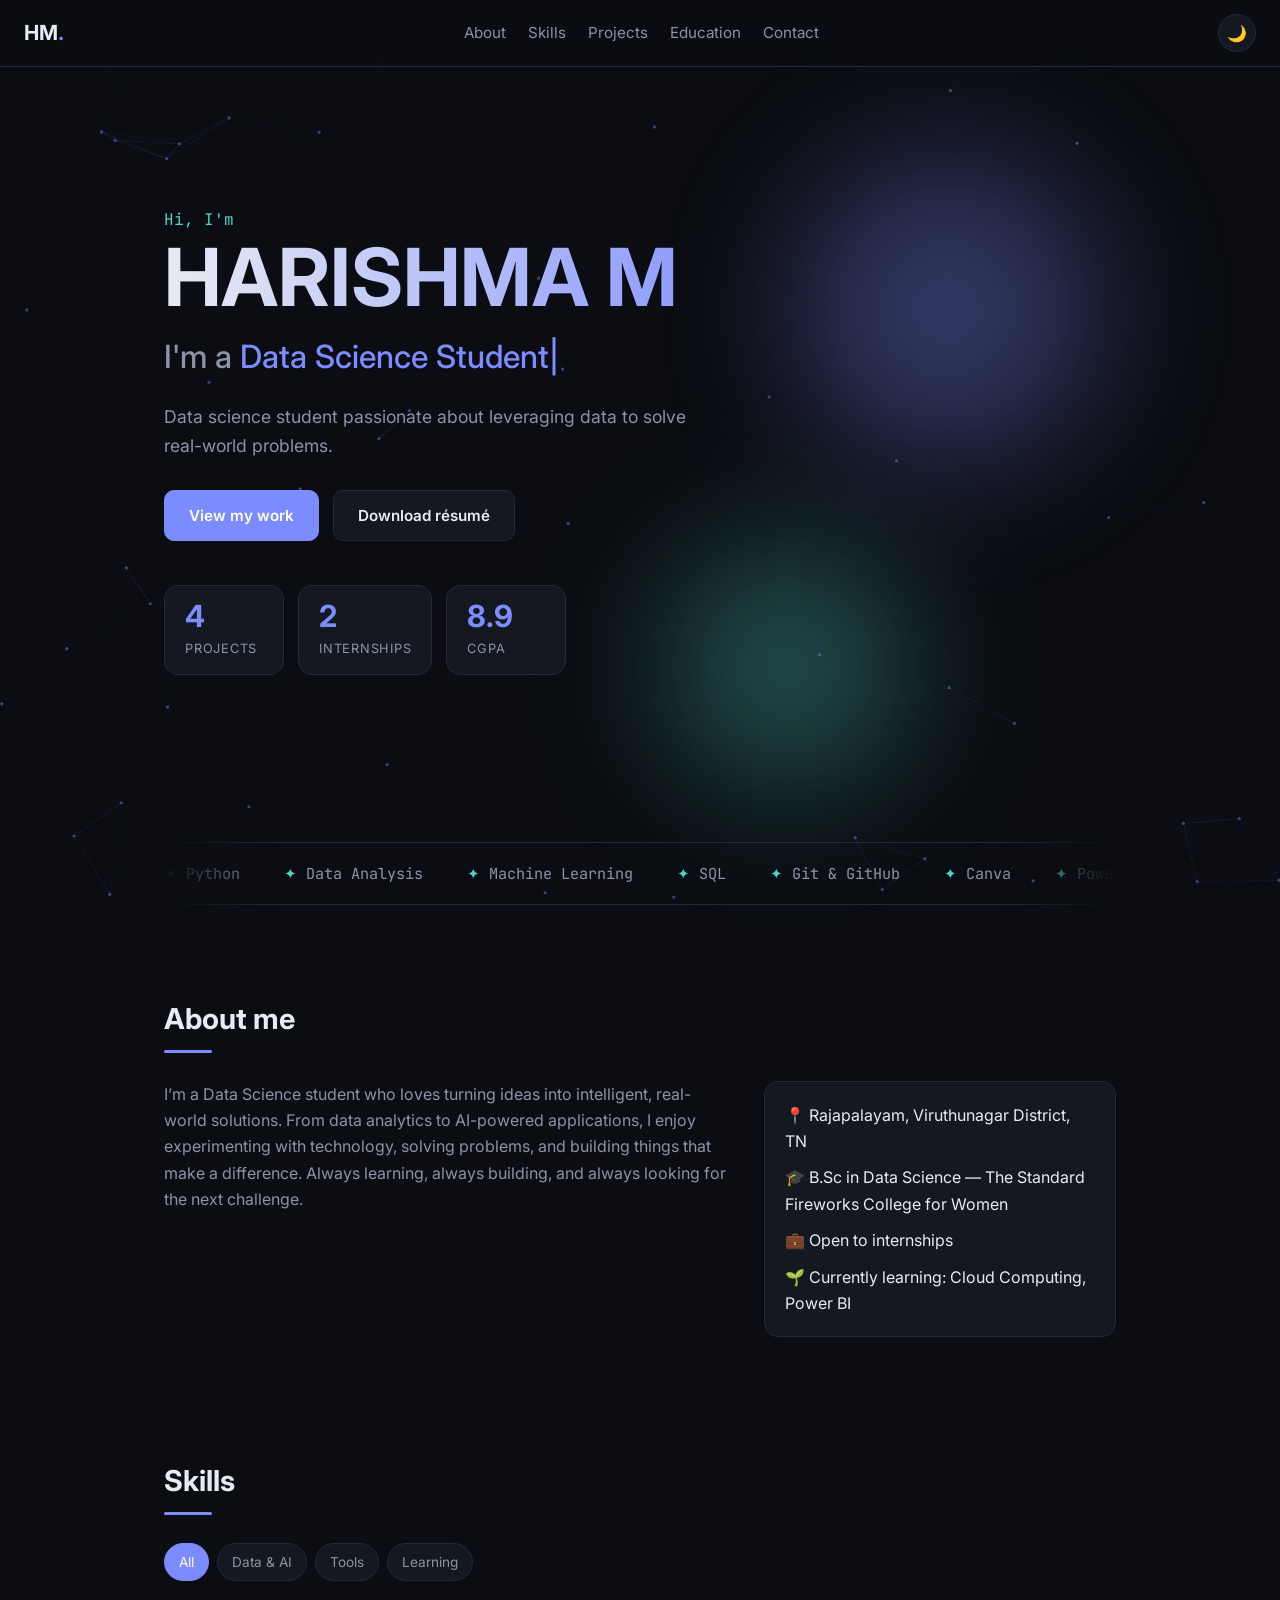
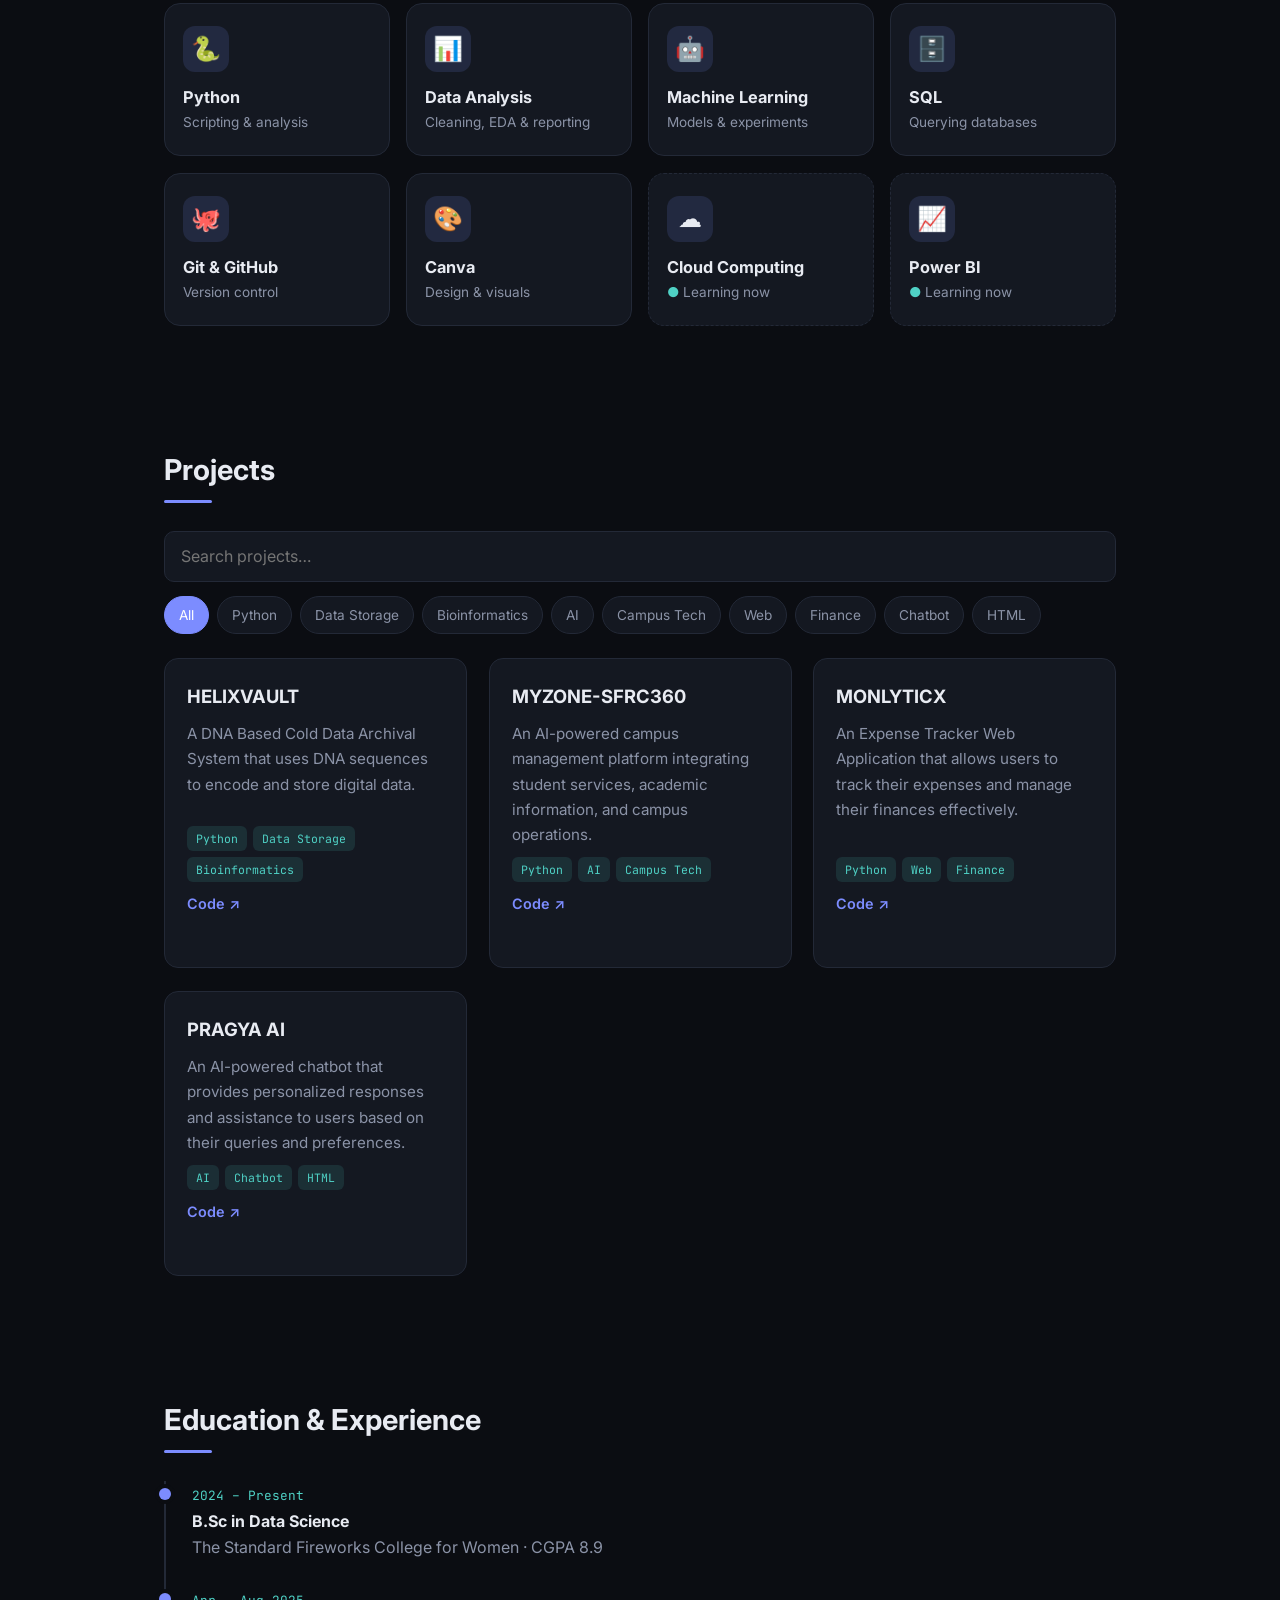
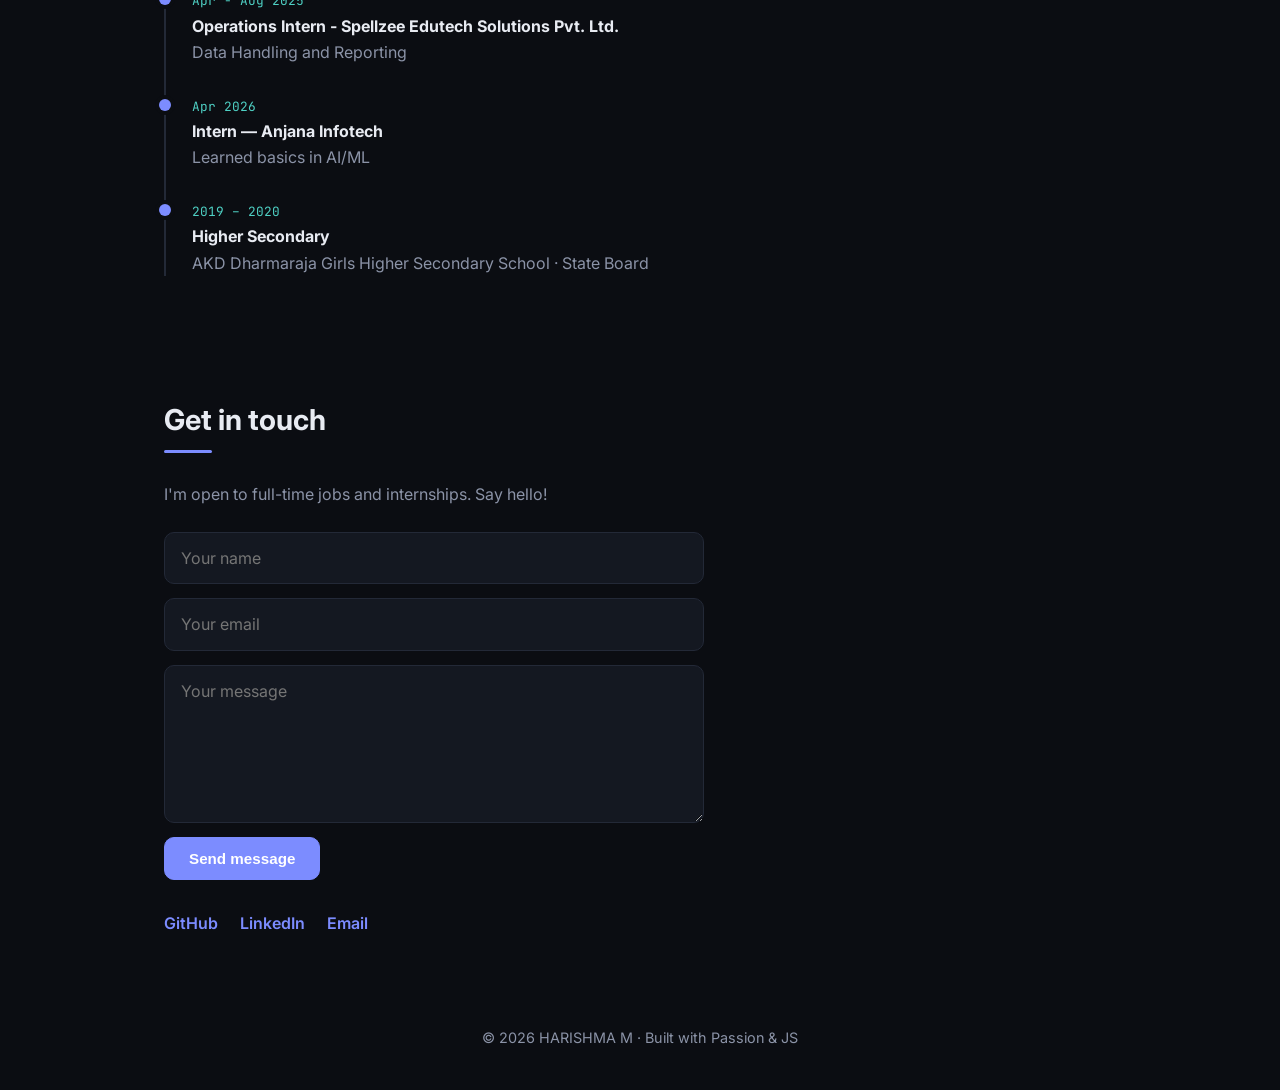
==== index.html @ 27cbee9c "Add files via upload" ====
<!DOCTYPE html>
<html lang="en" data-theme="dark">
<head>
  <meta charset="UTF-8" />
  <meta name="viewport" content="width=device-width, initial-scale=1" />
  <title>HARISHMA M | Portfolio</title>
  <meta name="description" content="Portfolio of HARISHMA M - Data Science student." />
  <link rel="preconnect" href="https://fonts.googleapis.com" />
  <link href="https://fonts.googleapis.com/css2?family=Inter:wght@400;500;600;700&family=JetBrains+Mono:wght@500&display=swap" rel="stylesheet" />
  <link rel="stylesheet" href="style.css" />
  <link rel="stylesheet" href="extras.css" />
  <script>try{if(sessionStorage.getItem("splash"))document.documentElement.classList.add("no-splash")}catch(e){}</script>
</head>
<body>
  <div id="splash" aria-label="Loading portfolio">
    <div class="sp-inner">
      <div class="sp-mark">
        <span class="sp-ring"></span>
        <div class="sp-logo"><span class="l1">H</span><span class="l2">M</span><span class="l3">.</span></div>
      </div>
      <p class="sp-text">Data Science · Portfolio</p>
      <div class="sp-line"><i></i></div>
      <p class="sp-pct"><span id="spPct">0</span>%</p>
    </div>
    <button id="spSkip" class="sp-skip" type="button">Skip ›</button>
  </div>

  <div id="progress" aria-hidden="true"></div>
  <canvas id="bg" aria-hidden="true"></canvas>
  <div id="glow" aria-hidden="true"></div>

  <header class="nav">
    <a href="#home" class="logo">HM<span>.</span></a>
    <nav>
      <a href="#about">About</a>
      <a href="#skills">Skills</a>
      <a href="#projects">Projects</a>
      <a href="#education">Education</a>
      <a href="#contact">Contact</a>
    </nav>
    <button id="themeToggle" aria-label="Toggle theme (press T)">🌙</button>
  </header>

  <main>
    <!-- HERO -->
    <section id="home" class="hero">
      <p class="eyebrow">Hi, I'm</p>
      <h1>HARISHMA M</h1>
      <h2>I'm a <span id="typed"></span><span class="cursor">|</span></h2>
      <p class="lead">Data science student passionate about leveraging data to solve real-world problems.</p>
      <div class="cta">
        <a class="btn primary" href="#projects">View my work</a>
        <a class="btn" href="Harishma_M.pdf" download>Download résumé</a>
      </div>
      <div class="stats">
        <div class="stat"><b id="statProjects" data-count="4">0</b><span>Projects</span></div>
        <div class="stat"><b data-count="2">0</b><span>Internships</span></div>
        <div class="stat"><b data-count="8.9" data-decimals="1">0</b><span>CGPA</span></div>
      </div>
    </section>

        <div class="marquee" aria-hidden="true">
      <div class="marquee-track">
        <span>Python</span><span>Data Analysis</span><span>Machine Learning</span><span>SQL</span>
        <span>Git &amp; GitHub</span><span>Canva</span><span>Power BI</span><span>Cloud Computing</span>
      </div>
    </div>

    <!-- ABOUT -->
    <section id="about" class="reveal">
      <h3 class="section-title">About me</h3>
      <div class="about-grid">
        <p>I’m a Data Science student who loves turning ideas into intelligent, real-world solutions. From data analytics to AI-powered applications, I enjoy experimenting with technology, solving problems, and building things that make a difference. Always learning, always building, and always looking for the next challenge.</p>
        <ul class="facts">
          <li><strong>📍</strong> Rajapalayam, Viruthunagar District, TN</li>
          <li><strong>🎓</strong>  B.Sc in Data Science — The Standard Fireworks College for Women</li>
          <li><strong>💼</strong> Open to internships</li>
          <li><strong>🌱</strong> Currently learning: Cloud Computing, Power BI</li>
        </ul>
      </div>
    </section>

    <!-- SKILLS -->
    <section id="skills" class="reveal">
      <h3 class="section-title">Skills</h3>
      <div class="skill-tabs" id="skillTabs" role="tablist" aria-label="Filter skills">
        <button class="chip active" data-cat="all">All</button>
        <button class="chip" data-cat="data">Data &amp; AI</button>
        <button class="chip" data-cat="tools">Tools</button>
        <button class="chip" data-cat="learning">Learning</button>
      </div>
      <div class="skill-grid" id="skillGrid">
        <div class="skill-card" data-cat="data"><span class="s-icon">🐍</span><h4>Python</h4><p>Scripting &amp; analysis</p></div>
        <div class="skill-card" data-cat="data"><span class="s-icon">📊</span><h4>Data Analysis</h4><p>Cleaning, EDA &amp; reporting</p></div>
        <div class="skill-card" data-cat="data"><span class="s-icon">🤖</span><h4>Machine Learning</h4><p>Models &amp; experiments</p></div>
        <div class="skill-card" data-cat="data"><span class="s-icon">🗄️</span><h4>SQL</h4><p>Querying databases</p></div>
        <div class="skill-card" data-cat="tools"><span class="s-icon">🐙</span><h4>Git &amp; GitHub</h4><p>Version control</p></div>
        <div class="skill-card" data-cat="tools"><span class="s-icon">🎨</span><h4>Canva</h4><p>Design &amp; visuals</p></div>
        <div class="skill-card learning" data-cat="learning"><span class="s-icon">☁️</span><h4>Cloud Computing</h4><p>Learning now</p></div>
        <div class="skill-card learning" data-cat="learning"><span class="s-icon">📈</span><h4>Power BI</h4><p>Learning now</p></div>
      </div>
    </section>

    <!-- PROJECTS -->
    <section id="projects" class="reveal">
      <h3 class="section-title">Projects</h3>
      <div class="controls">
        <input id="search" type="search" placeholder="Search projects…" aria-label="Search projects" />
        <div id="filters" class="filters"></div>
      </div>
      <div id="grid" class="grid"></div>
      <p id="empty" class="empty" hidden>No projects match your search.</p>

      <div id="more" class="more" hidden>
        <h4>More on GitHub</h4>
        <div id="moreList" class="more-list"></div>
      </div>
    </section>

    <!-- EDUCATION -->
    <section id="education" class="reveal">
      <h3 class="section-title">Education &amp; Experience</h3>
      <div class="timeline">
        <div class="item"><span class="date">2024 – Present</span><h4>B.Sc in Data Science</h4><p>The Standard Fireworks College for Women · CGPA 8.9</p></div>
        <div class="item"><span class="date">Apr - Aug 2025</span><h4>Operations Intern - Spellzee Edutech Solutions Pvt. Ltd. </h4><p>Data Handling and Reporting</p></div>
        <div class="item"><span class="date">Apr 2026</span><h4>Intern — Anjana Infotech</h4><p>Learned basics in AI/ML</p></div>
        <div class="item"><span class="date">2019 – 2020</span><h4>Higher Secondary</h4><p>AKD Dharmaraja Girls Higher Secondary School · State Board</p></div>
      </div>
    </section>

    <!-- CONTACT -->
    <section id="contact" class="reveal">
      <h3 class="section-title">Get in touch</h3>
      <p class="lead small">I'm open to full-time jobs and internships. Say hello!</p>
      <form id="contactForm" class="form">
        <input name="name" placeholder="Your name" required />
        <input name="email" type="email" placeholder="Your email" required />
        <textarea name="message" rows="5" placeholder="Your message" required></textarea>
        <button class="btn primary" type="submit">Send message</button>
      </form>
      <div class="socials">
        <a href="https://github.com/officialmail2hari-hash" target="_blank" rel="noopener">GitHub</a>
        <a href="https://linkedin.com/in/harishma-m" target="_blank" rel="noopener">LinkedIn</a>
        <a href="mailto:officialmail2hari@gmail.com">Email</a>
      </div>
    </section>
  </main>

  <footer>© <span id="year"></span> HARISHMA M · Built with Passion &amp; JS</footer>

  <dialog id="modal" aria-labelledby="mTitle">
    <button class="m-close" id="mClose" aria-label="Close">✕</button>
    <h3 id="mTitle"></h3>
    <p id="mDesc"></p>
    <div id="mTags" class="tags"></div>
    <p id="mMeta" class="m-meta"></p>
    <div id="mLinks" class="links"></div>
  </dialog>

  <button id="toTop" aria-label="Back to top" hidden>↑</button>
  <script src="script.js"></script>
</body>
</html>
---- style.css ----
:root {
  --bg: #0b0d12;
  --surface: #141821;
  --border: #232937;
  --text: #e8ebf2;
  --muted: #8b93a7;
  --accent: #7c8cff;
  --accent2: #4fd1c5;
  --radius: 14px;
}
[data-theme="light"] {
  --bg: #f6f7fb;
  --surface: #ffffff;
  --border: #e2e5ee;
  --text: #161a24;
  --muted: #5d667a;
  --accent: #4f5bd5;
  --accent2: #0d9488;
}
* { box-sizing: border-box; margin: 0; padding: 0; }
html { scroll-behavior: smooth; scroll-padding-top: 80px; }
body {
  font-family: "Inter", system-ui, sans-serif;
  background: var(--bg);
  color: var(--text);
  line-height: 1.65;
  transition: background .3s, color .3s;
}
a { color: inherit; text-decoration: none; }
main, footer { max-width: 1000px; margin: 0 auto; padding: 0 24px; }
section { padding: 90px 0 30px; }

/* NAV */
.nav {
  position: sticky; top: 0; z-index: 10;
  display: flex; align-items: center; justify-content: space-between;
  padding: 14px 24px;
  background: color-mix(in srgb, var(--bg) 80%, transparent);
  backdrop-filter: blur(10px);
  border-bottom: 1px solid var(--border);
}
.logo { font-weight: 700; font-size: 1.3rem; }
.logo span { color: var(--accent); }
.nav nav { display: flex; gap: 22px; }
.nav nav a { color: var(--muted); font-size: .95rem; transition: color .2s; }
.nav nav a:hover { color: var(--text); }
#themeToggle {
  background: var(--surface); border: 1px solid var(--border);
  border-radius: 50%; width: 38px; height: 38px; cursor: pointer; font-size: 1rem;
}

/* HERO */
.hero { padding-top: 140px; min-height: 85vh; }
.eyebrow { font-family: "JetBrains Mono", monospace; color: var(--accent2); }
.hero h1 {
  font-size: clamp(2.8rem, 8vw, 5rem); line-height: 1.1;
  background: linear-gradient(90deg, var(--text), var(--accent));
  -webkit-background-clip: text; background-clip: text; color: transparent;
}
.hero h2 { font-size: clamp(1.3rem, 3.5vw, 2rem); font-weight: 500; color: var(--muted); margin: 10px 0 18px; }
#typed { color: var(--accent); }
.cursor { animation: blink 1s steps(1) infinite; color: var(--accent); }
@keyframes blink { 50% { opacity: 0; } }
.lead { max-width: 560px; color: var(--muted); font-size: 1.1rem; }
.lead.small { font-size: 1rem; margin-bottom: 24px; }
.cta { display: flex; gap: 14px; margin-top: 30px; flex-wrap: wrap; }
.btn {
  display: inline-block; padding: 12px 24px; border-radius: 10px;
  border: 1px solid var(--border); background: var(--surface);
  font-weight: 600; cursor: pointer; font-size: .95rem; color: var(--text);
  transition: transform .2s, border-color .2s;
}
.btn:hover { transform: translateY(-2px); border-color: var(--accent); }
.btn.primary { background: var(--accent); border-color: var(--accent); color: #fff; }

.section-title { font-size: 1.8rem; margin-bottom: 28px; position: relative; padding-bottom: 10px; }
.section-title::after { content: ""; position: absolute; left: 0; bottom: 0; width: 48px; height: 3px; border-radius: 3px; background: var(--accent); }

/* ABOUT */
.about-grid { display: grid; grid-template-columns: 1.6fr 1fr; gap: 36px; color: var(--muted); }
.facts { list-style: none; background: var(--surface); border: 1px solid var(--border); border-radius: var(--radius); padding: 20px; display: grid; gap: 10px; color: var(--text); }

/* SKILLS */
.skills { display: grid; grid-template-columns: repeat(auto-fit, minmax(280px, 1fr)); gap: 22px 40px; }
.skill-head { display: flex; justify-content: space-between; font-weight: 500; margin-bottom: 6px; }
.pct { color: var(--muted); font-family: "JetBrains Mono", monospace; font-size: .85rem; }
.bar { height: 8px; background: var(--surface); border: 1px solid var(--border); border-radius: 8px; overflow: hidden; }
.fill { height: 100%; width: 0; background: linear-gradient(90deg, var(--accent), var(--accent2)); border-radius: 8px; transition: width 1.2s cubic-bezier(.2,.8,.2,1); }

/* PROJECTS */
.controls { display: flex; gap: 14px; flex-wrap: wrap; margin-bottom: 24px; align-items: center; }
#search {
  flex: 1 1 220px; padding: 11px 16px; border-radius: 10px;
  border: 1px solid var(--border); background: var(--surface); color: var(--text); font: inherit;
}
#search:focus { outline: 2px solid var(--accent); }
.filters { display: flex; gap: 8px; flex-wrap: wrap; }
.chip {
  padding: 7px 14px; border-radius: 999px; border: 1px solid var(--border);
  background: var(--surface); color: var(--muted); cursor: pointer; font: inherit; font-size: .85rem;
}
.chip.active, .chip:hover { color: #fff; background: var(--accent); border-color: var(--accent); }
.grid { display: grid; grid-template-columns: repeat(auto-fill, minmax(290px, 1fr)); gap: 22px; }
.card {
  background: var(--surface); border: 1px solid var(--border); border-radius: var(--radius);
  padding: 22px; display: flex; flex-direction: column; gap: 10px;
  transition: transform .25s, border-color .25s, box-shadow .25s;
  animation: pop .4s ease both;
}
.card:hover { transform: translateY(-6px); border-color: var(--accent); box-shadow: 0 14px 30px -14px color-mix(in srgb, var(--accent) 50%, transparent); }
@keyframes pop { from { opacity: 0; transform: translateY(12px); } }
.card h4 { font-size: 1.15rem; }
.card p { color: var(--muted); font-size: .95rem; flex: 1; }
.tags { display: flex; flex-wrap: wrap; gap: 6px; }
.tags span { font-family: "JetBrains Mono", monospace; font-size: .72rem; color: var(--accent2); background: color-mix(in srgb, var(--accent2) 12%, transparent); padding: 3px 9px; border-radius: 6px; }
.links { display: flex; gap: 16px; font-weight: 600; font-size: .9rem; }
.links a { color: var(--accent); }
.links a:hover { text-decoration: underline; }
.empty { color: var(--muted); text-align: center; padding: 30px; }

/* TIMELINE */
.timeline { border-left: 2px solid var(--border); padding-left: 26px; display: grid; gap: 26px; }
.item { position: relative; }
.item::before { content: ""; position: absolute; left: -33px; top: 7px; width: 12px; height: 12px; border-radius: 50%; background: var(--accent); box-shadow: 0 0 0 4px var(--bg); }
.date { font-family: "JetBrains Mono", monospace; font-size: .8rem; color: var(--accent2); }
.item p { color: var(--muted); }

/* CONTACT */
.form { display: grid; gap: 14px; max-width: 540px; }
.form input, .form textarea {
  padding: 12px 16px; border-radius: 10px; border: 1px solid var(--border);
  background: var(--surface); color: var(--text); font: inherit; resize: vertical;
}
.form input:focus, .form textarea:focus { outline: 2px solid var(--accent); }
.form .btn { justify-self: start; }
.socials { display: flex; gap: 22px; margin-top: 30px; }
.socials a { color: var(--accent); font-weight: 600; }
.socials a:hover { text-decoration: underline; }
footer { text-align: center; color: var(--muted); padding: 60px 24px 40px; font-size: .9rem; }

/* SCROLL REVEAL */
.reveal { opacity: 0; transform: translateY(26px); transition: opacity .7s, transform .7s; }
.reveal.visible { opacity: 1; transform: none; }

@media (max-width: 700px) {
  .nav nav { display: none; }
  .about-grid { grid-template-columns: 1fr; }
  section { padding-top: 70px; }
}
@media (prefers-reduced-motion: reduce) {
  * { animation: none !important; transition: none !important; }
  .reveal { opacity: 1; transform: none; }
}
---- extras.css ----
/* extras.css — loads AFTER style.css. Adds animations, skill cards, project modal, GitHub list. */

main, footer { position: relative; z-index: 1; }

/* ---------- Ambient layers ---------- */
#bg { position: fixed; inset: 0; width: 100%; height: 100%; z-index: 0; pointer-events: none; opacity: .55; }
#glow {
  position: fixed; top: 0; left: 0; width: 460px; height: 460px; z-index: 0; pointer-events: none;
  margin: -230px 0 0 -230px; border-radius: 50%;
  background: radial-gradient(circle, color-mix(in srgb, var(--accent, #7c8cff) 22%, transparent), transparent 65%);
  transform: translate3d(-999px, -999px, 0); will-change: transform;
}
#progress {
  position: fixed; top: 0; left: 0; height: 3px; width: 100%; z-index: 50;
  background: linear-gradient(90deg, var(--accent, #7c8cff), var(--accent2, #4fd1c5));
  transform: scaleX(0); transform-origin: 0 50%;
}

/* ---------- Nav active link ---------- */
.nav nav a { position: relative; }
.nav nav a::after {
  content: ""; position: absolute; left: 0; bottom: -4px; height: 2px; width: 100%;
  background: var(--accent, #7c8cff); transform: scaleX(0); transform-origin: left; transition: transform .3s;
}
.nav nav a.active { color: var(--text); }
.nav nav a.active::after, .nav nav a:hover::after { transform: scaleX(1); }

/* ---------- Hero stats ---------- */
.stats { display: flex; gap: 14px; flex-wrap: wrap; margin-top: 44px; }
.stat {
  min-width: 120px; padding: 14px 20px; border-radius: 14px;
  background: var(--surface); border: 1px solid var(--border);
  transition: transform .25s, border-color .25s;
}
.stat:hover { transform: translateY(-4px); border-color: var(--accent, #7c8cff); }
.stat b { display: block; font-size: 1.9rem; line-height: 1.1; color: var(--accent, #7c8cff); }
.stat span { font-size: .8rem; color: var(--muted); text-transform: uppercase; letter-spacing: .06em; }

/* Hero entrance */
.hero > * { animation: rise .8s cubic-bezier(.2,.8,.2,1) both; }
.hero > :nth-child(2) { animation-delay: .08s; }
.hero > :nth-child(3) { animation-delay: .16s; }
.hero > :nth-child(4) { animation-delay: .24s; }
.hero > :nth-child(5) { animation-delay: .32s; }
.hero > :nth-child(6) { animation-delay: .4s; }
@keyframes rise { from { opacity: 0; transform: translateY(22px); } }

/* ---------- Skills ---------- */
.skill-tabs { display: flex; gap: 8px; flex-wrap: wrap; margin-bottom: 22px; }
.skill-grid { display: grid; grid-template-columns: repeat(auto-fill, minmax(190px, 1fr)); gap: 16px; }
.skill-card {
  --mx: 50%; --my: 50%;
  position: relative; overflow: hidden; padding: 22px 18px; border-radius: 16px;
  background: var(--surface); border: 1px solid var(--border);
  transform: perspective(700px) rotateX(var(--rx, 0deg)) rotateY(var(--ry, 0deg)) translateY(var(--ty, 0));
  transition: transform .15s ease-out, border-color .3s, opacity .4s;
  cursor: default;
}
.skill-card::before {
  content: ""; position: absolute; inset: 0; pointer-events: none; opacity: 0; transition: opacity .3s;
  background: radial-gradient(180px circle at var(--mx) var(--my), color-mix(in srgb, var(--accent, #7c8cff) 28%, transparent), transparent 70%);
}
.skill-card:hover { --ty: -6px; border-color: var(--accent, #7c8cff); }
.skill-card:hover::before { opacity: 1; }
.skill-card .s-icon {
  display: inline-grid; place-items: center; width: 46px; height: 46px; font-size: 1.5rem; border-radius: 12px;
  background: color-mix(in srgb, var(--accent, #7c8cff) 14%, transparent); margin-bottom: 12px;
  transition: transform .3s;
}
.skill-card:hover .s-icon { transform: scale(1.15) rotate(-6deg); }
.skill-card h4 { font-size: 1.02rem; }
.skill-card p { color: var(--muted); font-size: .85rem; }
.skill-card.learning { border-style: dashed; }
.skill-card.learning p::before { content: "● "; color: var(--accent2, #4fd1c5); animation: pulse 1.6s infinite; }
@keyframes pulse { 50% { opacity: .25; } }
.skill-card.hide { display: none; }
.skill-card.pop-in { animation: pop2 .45s cubic-bezier(.2,.8,.2,1) both; animation-delay: calc(var(--i, 0) * 60ms); }
@keyframes pop2 { from { opacity: 0; transform: scale(.85) translateY(14px); } }

/* ---------- Project cards ---------- */
.card {
  position: relative; cursor: pointer;
  transform: perspective(800px) rotateX(var(--rx, 0deg)) rotateY(var(--ry, 0deg)) translateY(var(--ty, 0));
  transition: transform .15s ease-out, border-color .25s, box-shadow .25s;
  animation: cardIn .5s ease both; animation-delay: calc(var(--i, 0) * 80ms);
}
.card:hover { --ty: -6px; transform: perspective(800px) rotateX(var(--rx, 0deg)) rotateY(var(--ry, 0deg)) translateY(-6px); }
.card:focus-visible { outline: 2px solid var(--accent, #7c8cff); outline-offset: 3px; }
@keyframes cardIn { from { opacity: 0; } }
.card .hint { font-size: .75rem; color: var(--muted); opacity: 0; transition: opacity .25s; }
.card:hover .hint, .card:focus-visible .hint { opacity: 1; }
.badge {
  align-self: flex-start; font-size: .72rem; padding: 2px 9px; border-radius: 999px;
  color: var(--accent2, #4fd1c5); border: 1px solid color-mix(in srgb, var(--accent2, #4fd1c5) 40%, transparent);
}

/* ---------- More on GitHub ---------- */
.more { margin-top: 40px; }
.more h4 { margin-bottom: 14px; color: var(--muted); font-weight: 600; }
.more-list { display: grid; grid-template-columns: repeat(auto-fill, minmax(240px, 1fr)); gap: 12px; }
.more-list a {
  display: block; padding: 14px 16px; border-radius: 12px; background: var(--surface); border: 1px solid var(--border);
  transition: transform .2s, border-color .2s;
}
.more-list a:hover { transform: translateY(-3px); border-color: var(--accent, #7c8cff); }
.more-list b { display: block; }
.more-list small { color: var(--muted); }

/* ---------- Modal ---------- */
dialog#modal {
  margin: auto; max-width: min(560px, calc(100vw - 32px)); width: 100%; padding: 30px; border-radius: 18px;
  background: var(--surface); color: var(--text); border: 1px solid var(--border);
  box-shadow: 0 30px 80px -20px rgba(0,0,0,.6);
}
dialog#modal[open] { animation: modalIn .3s cubic-bezier(.2,.8,.2,1); }
dialog#modal::backdrop { background: rgba(5, 7, 12, .65); backdrop-filter: blur(4px); }
@keyframes modalIn { from { opacity: 0; transform: translateY(20px) scale(.97); } }
#mTitle { font-size: 1.5rem; margin-bottom: 10px; }
#mDesc { color: var(--muted); margin-bottom: 16px; }
#mTags { margin-bottom: 14px; }
.m-meta { color: var(--muted); font-size: .85rem; margin-bottom: 18px; }
.m-close {
  position: absolute; top: 14px; right: 14px; width: 34px; height: 34px; border-radius: 50%;
  border: 1px solid var(--border); background: var(--bg); color: var(--text); cursor: pointer;
}
.m-close:hover { border-color: var(--accent, #7c8cff); }

/* ---------- Back to top ---------- */
#toTop {
  position: fixed; right: 22px; bottom: 22px; z-index: 20; width: 46px; height: 46px; border-radius: 50%;
  border: 1px solid var(--border); background: var(--accent, #7c8cff); color: #fff; font-size: 1.2rem; cursor: pointer;
  box-shadow: 0 10px 24px -8px rgba(0,0,0,.5); transition: transform .2s;
}
#toTop:hover { transform: translateY(-4px); }

/* ---------- Staggered reveal for children ---------- */
.reveal .timeline .item { opacity: 0; transform: translateX(-16px); transition: opacity .6s, transform .6s; }
.reveal.visible .timeline .item { opacity: 1; transform: none; }
.reveal.visible .timeline .item:nth-child(2) { transition-delay: .1s; }
.reveal.visible .timeline .item:nth-child(3) { transition-delay: .2s; }
.reveal.visible .timeline .item:nth-child(4) { transition-delay: .3s; }

@media (hover: none) { #glow { display: none; } }
@media (prefers-reduced-motion: reduce) {
  #bg, #glow { display: none; }
  .card, .skill-card { transform: none !important; }
  .reveal .timeline .item { opacity: 1; transform: none; }
}

/* ===== MORE ANIMATIONS (paste at the very end of extras.css) ===== */

/* 1. Shimmering gradient on your name */
.hero h1 {
  background-image: linear-gradient(90deg, var(--text), var(--accent), var(--accent2, #4fd1c5), var(--text));
  background-size: 200% 100%;
  animation: rise .8s cubic-bezier(.2,.8,.2,1) both, shimmer 7s linear infinite;
}
@keyframes shimmer { to { background-position: 200% 0; } }

/* 2. Floating colour blobs behind the hero (they also drift on scroll) */
.hero { position: relative; }
.hero::before, .hero::after {
  content: ""; position: absolute; z-index: -1; border-radius: 50%;
  filter: blur(70px); opacity: .35; pointer-events: none;
}
.hero::before {
  width: 300px; height: 300px; right: 2%; top: 12%; background: var(--accent, #7c8cff);
  animation: drift 14s ease-in-out infinite alternate; translate: 0 calc(var(--sy, 0) * -.12px);
}
.hero::after {
  width: 240px; height: 240px; right: 22%; bottom: 6%; background: var(--accent2, #4fd1c5);
  animation: drift 18s ease-in-out infinite alternate-reverse; translate: 0 calc(var(--sy, 0) * .08px);
}
@keyframes drift { to { transform: translate(-40px, 30px) scale(1.15); } }

/* 3. Buttons: shine sweep + magnetic pull (JS) */
.btn { position: relative; overflow: hidden; transition: transform .2s, border-color .2s, translate .2s ease-out; }
.btn::after {
  content: ""; position: absolute; inset: 0; pointer-events: none; transform: translateX(-120%);
  background: linear-gradient(110deg, transparent 30%, rgba(255,255,255,.35) 50%, transparent 70%);
}
.btn:hover::after { transform: translateX(120%); transition: transform .7s; }
#themeToggle { transition: translate .2s ease-out, transform .3s; }
#themeToggle:hover { transform: rotate(20deg); }

/* 4. Click ripple on buttons and filter chips */
.chip { position: relative; overflow: hidden; }
.ripple {
  position: absolute; border-radius: 50%; background: rgba(255,255,255,.4); pointer-events: none;
  transform: scale(0); animation: ripple .65s ease-out forwards;
}
@keyframes ripple { to { transform: scale(2.6); opacity: 0; } }

/* 5. Section underline draws itself */
.reveal .section-title::after { transform: scaleX(0); transform-origin: left; transition: transform .8s .25s; }
.reveal.visible .section-title::after { transform: none; }

/* 6. About: paragraph slides in from the left, facts stagger in from the right */
.reveal .about-grid > p { opacity: 0; transform: translateX(-26px); transition: opacity .7s, transform .7s; }
.reveal.visible .about-grid > p { opacity: 1; transform: none; }
.reveal .facts li { opacity: 0; transform: translateX(26px); transition: opacity .6s, transform .6s; }
.reveal.visible .facts li { opacity: 1; transform: none; }
.reveal.visible .facts li:nth-child(2) { transition-delay: .12s; }
.reveal.visible .facts li:nth-child(3) { transition-delay: .24s; }
.reveal.visible .facts li:nth-child(4) { transition-delay: .36s; }

/* 7. Skill icons gently float */
.s-icon { animation: bob 3.2s ease-in-out infinite; }
.skill-card:nth-child(2n) .s-icon { animation-delay: -.8s; }
.skill-card:nth-child(3n) .s-icon { animation-delay: -1.6s; }
@keyframes bob { 50% { translate: 0 -5px; } }

/* 8. Project cards: spotlight follows the mouse */
.card::before {
  content: ""; position: absolute; inset: 0; border-radius: inherit; pointer-events: none; opacity: 0; transition: opacity .3s;
  background: radial-gradient(220px circle at var(--mx, 50%) var(--my, 50%), color-mix(in srgb, var(--accent, #7c8cff) 22%, transparent), transparent 70%);
}
.card:hover::before { opacity: 1; }

/* 9. Timeline dots pulse */
.item::before { animation: ring 2.4s ease-out infinite; }
.item:nth-child(2)::before { animation-delay: .5s; }
.item:nth-child(3)::before { animation-delay: 1s; }
.item:nth-child(4)::before { animation-delay: 1.5s; }
@keyframes ring {
  0%   { box-shadow: 0 0 0 4px var(--bg), 0 0 0 4px color-mix(in srgb, var(--accent) 60%, transparent); }
  100% { box-shadow: 0 0 0 4px var(--bg), 0 0 0 16px transparent; }
}

/* 10. Scrolling skills ticker */
.marquee {
  overflow: hidden; padding: 18px 0; margin-top: 10px; border-block: 1px solid var(--border);
  -webkit-mask-image: linear-gradient(90deg, transparent, #000 12%, #000 88%, transparent);
          mask-image: linear-gradient(90deg, transparent, #000 12%, #000 88%, transparent);
}
.marquee-track { display: flex; width: max-content; animation: ticker 28s linear infinite; }
.marquee:hover .marquee-track { animation-play-state: paused; }
.marquee span { white-space: nowrap; padding-right: 44px; font-family: "JetBrains Mono", monospace; font-size: .95rem; color: var(--muted); }
.marquee span::before { content: "✦ "; color: var(--accent2, #4fd1c5); }
@keyframes ticker { to { transform: translateX(-50%); } }

@media (prefers-reduced-motion: reduce) {
  .hero::before, .hero::after { display: none; }
  .hero h1, .s-icon, .item::before, .marquee-track { animation: none; }
  .reveal .about-grid > p, .reveal .facts li { opacity: 1; transform: none; }
}

/* ===== NAME: 3D TILT + SPOTLIGHT (paste at the very end of extras.css) ===== */
.hero h1 {
  /* spotlight layer on top of the shimmer gradient */
  background-image:
    radial-gradient(circle 110px at var(--nx, -300px) var(--ny, -300px), var(--accent2, #4fd1c5), transparent 70%),
    linear-gradient(90deg, var(--text), var(--accent), var(--accent2, #4fd1c5), var(--text));
  background-size: 100% 100%, 200% 100%;
  background-repeat: no-repeat, repeat;
  /* tilt */
  transform-origin: left center;
  transform: perspective(700px) rotateX(var(--hx, 0deg)) rotateY(var(--hy, 0deg));
  transition: transform .15s ease-out;
  cursor: default;
}
@keyframes shimmer {
  from { background-position: 0 0, 0 0; }
  to   { background-position: 0 0, 200% 0; }
}
@media (prefers-reduced-motion: reduce) {
  .hero h1 { transform: none; }
}

/* ===== NAME OPTION C: breathing neon glow ===== */
.hero h1 {
  animation: rise .8s cubic-bezier(.2,.8,.2,1) both, shimmer 7s linear infinite, glow 3s ease-in-out infinite alternate;
}
@keyframes glow {
  from { filter: drop-shadow(0 0 4px  color-mix(in srgb, var(--accent) 30%, transparent)); }
  to   { filter: drop-shadow(0 0 22px color-mix(in srgb, var(--accent) 65%, transparent)); }
}

/* ===== SPLASH + CHART UNDERLINE + SECTION COLOUR SHIFT ===== */

/* --- A. Colour shift: colours glide when the section changes --- */
@property --accent  { syntax: "<color>"; inherits: true; initial-value: #7c8cff; }
@property --accent2 { syntax: "<color>"; inherits: true; initial-value: #4fd1c5; }
html { transition: --accent 1.2s ease, --accent2 1.2s ease; }

html[data-sec="about"]     { --accent: #4da3ff; --accent2: #7c8cff; }
html[data-sec="skills"]    { --accent: #b583ff; --accent2: #ff7ad9; }
html[data-sec="projects"]  { --accent: #ffb454; --accent2: #ff7a59; }
html[data-sec="education"] { --accent: #4ade80; --accent2: #22d3ee; }
html[data-sec="contact"]   { --accent: #ff6b9a; --accent2: #ffb454; }

html[data-theme="light"][data-sec="about"]     { --accent: #2563eb; --accent2: #4f46e5; }
html[data-theme="light"][data-sec="skills"]    { --accent: #7c3aed; --accent2: #c026d3; }
html[data-theme="light"][data-sec="projects"]  { --accent: #d97706; --accent2: #ea580c; }
html[data-theme="light"][data-sec="education"] { --accent: #16a34a; --accent2: #0891b2; }
html[data-theme="light"][data-sec="contact"]   { --accent: #e11d48; --accent2: #d97706; }

/* --- B. Splash screen --- */
#splash {
  position: fixed; inset: 0; z-index: 100; display: grid; place-items: center; overflow: hidden;
  background: var(--bg); cursor: pointer;
  transition: transform .9s cubic-bezier(.76,0,.24,1), border-radius .9s cubic-bezier(.76,0,.24,1);
  animation: splashFail 0s linear 6s forwards;               /* safety: never stays forever */
}
@keyframes splashFail { to { visibility: hidden; pointer-events: none; } }
#splash::before {
  content: ""; position: absolute; width: 520px; height: 520px; border-radius: 50%; filter: blur(80px);
  background: radial-gradient(circle, color-mix(in srgb, var(--accent) 45%, transparent), transparent 70%);
  animation: splashGlow 2.4s ease-in-out infinite alternate;
}
@keyframes splashGlow { from { transform: scale(.8); opacity: .6; } to { transform: scale(1.15); opacity: 1; } }
#splash.leave { transform: translateY(-100%); border-radius: 0 0 50% 50% / 0 0 14% 14%; pointer-events: none; }
.sp-inner { position: relative; display: grid; justify-items: center; gap: 16px; transition: opacity .35s, transform .5s; }
#splash.leave .sp-inner { opacity: 0; transform: scale(1.12); }
.sp-mark { position: relative; display: grid; place-items: center; padding: 34px 44px; }
.sp-ring {
  position: absolute; inset: 0; border-radius: 50%; border: 2px solid transparent;
  border-top-color: var(--accent); border-right-color: var(--accent2, #4fd1c5); animation: spin 1.3s linear infinite;
}
@keyframes spin { to { transform: rotate(360deg); } }
.sp-logo { display: flex; font-size: clamp(3.6rem, 15vw, 6.5rem); font-weight: 700; line-height: 1; letter-spacing: -.02em; }
.sp-logo span { display: inline-block; opacity: 0; transform: translateY(30px) scale(.6); animation: letterPop .7s cubic-bezier(.2,1.4,.4,1) forwards; }
.sp-logo .l1 { animation-delay: .15s; }
.sp-logo .l2 { animation-delay: .3s; }
.sp-logo .l3 { animation-delay: .45s; color: var(--accent); }
@keyframes letterPop { to { opacity: 1; transform: none; } }
.sp-text, .sp-pct { font-family: "JetBrains Mono", monospace; color: var(--muted); font-size: .85rem; letter-spacing: .08em; }
.sp-text { opacity: 0; animation: fadeUp .6s .7s forwards; }
@keyframes fadeUp { from { opacity: 0; transform: translateY(8px); } to { opacity: 1; transform: none; } }
.sp-line { width: min(260px, 62vw); height: 3px; border-radius: 3px; overflow: hidden; background: var(--border); }
.sp-line i { display: block; height: 100%; width: 0; background: linear-gradient(90deg, var(--accent), var(--accent2, #4fd1c5)); animation: fillBar 2.2s linear forwards; }
@keyframes fillBar { to { width: 100%; } }
.sp-skip {
  position: absolute; right: 22px; bottom: 22px; padding: 8px 16px; border-radius: 999px; cursor: pointer;
  border: 1px solid var(--border); background: var(--surface); color: var(--muted); font: inherit; font-size: .85rem;
}
.sp-skip:hover { color: var(--text); border-color: var(--accent); }
html.splashing { overflow: hidden; }
html.no-splash #splash { display: none; }

/* hero waits (paused) until the splash lifts, so you actually see its entrance */
html.splashing .hero *, html.splashing .hero::before, html.splashing .hero::after { animation-play-state: paused; }

/* --- C. Chart underline --- */
.chart-line { display: block; width: min(100%, 380px); height: auto; margin: 4px 0 16px; overflow: visible; }
.chart-line .grid line { stroke: var(--border); stroke-width: 1; stroke-dasharray: 3 5; }
.chart-line .line { stroke-dasharray: 1; stroke-dashoffset: 1; animation: chartDraw 1.8s cubic-bezier(.5,0,.2,1) 1s forwards; }
.chart-line .area { opacity: 0; animation: areaIn 1s ease 2s forwards; }
.chart-line .pt { fill: var(--bg); stroke: var(--accent); stroke-width: 2; opacity: 0; animation: ptIn .4s ease forwards; animation-delay: calc(var(--d) * 1s); }
.chart-line .end { fill: var(--accent2, #4fd1c5); opacity: 0; animation: ptIn .4s ease 2.8s forwards; }
.chart-line .pulse { fill: var(--accent2, #4fd1c5); opacity: 0; transform-box: fill-box; transform-origin: center; animation: ringPulse 1.8s ease-out 3s infinite; }
@keyframes chartDraw { to { stroke-dashoffset: 0; } }
@keyframes areaIn { to { opacity: 1; } }
@keyframes ptIn { to { opacity: 1; } }
@keyframes ringPulse { 0% { opacity: .6; transform: scale(.6); } 100% { opacity: 0; transform: scale(3); } }
.chart-line .pt { transition: r .2s; }
.chart-line .pt:hover { r: 6; }

@media (prefers-reduced-motion: reduce) {
  #splash { display: none; }
  .chart-line .line { stroke-dashoffset: 0; animation: none; }
  .chart-line .area, .chart-line .pt, .chart-line .end { opacity: 1; animation: none; }
  .chart-line .pulse { display: none; }
  html { transition: none; }
}
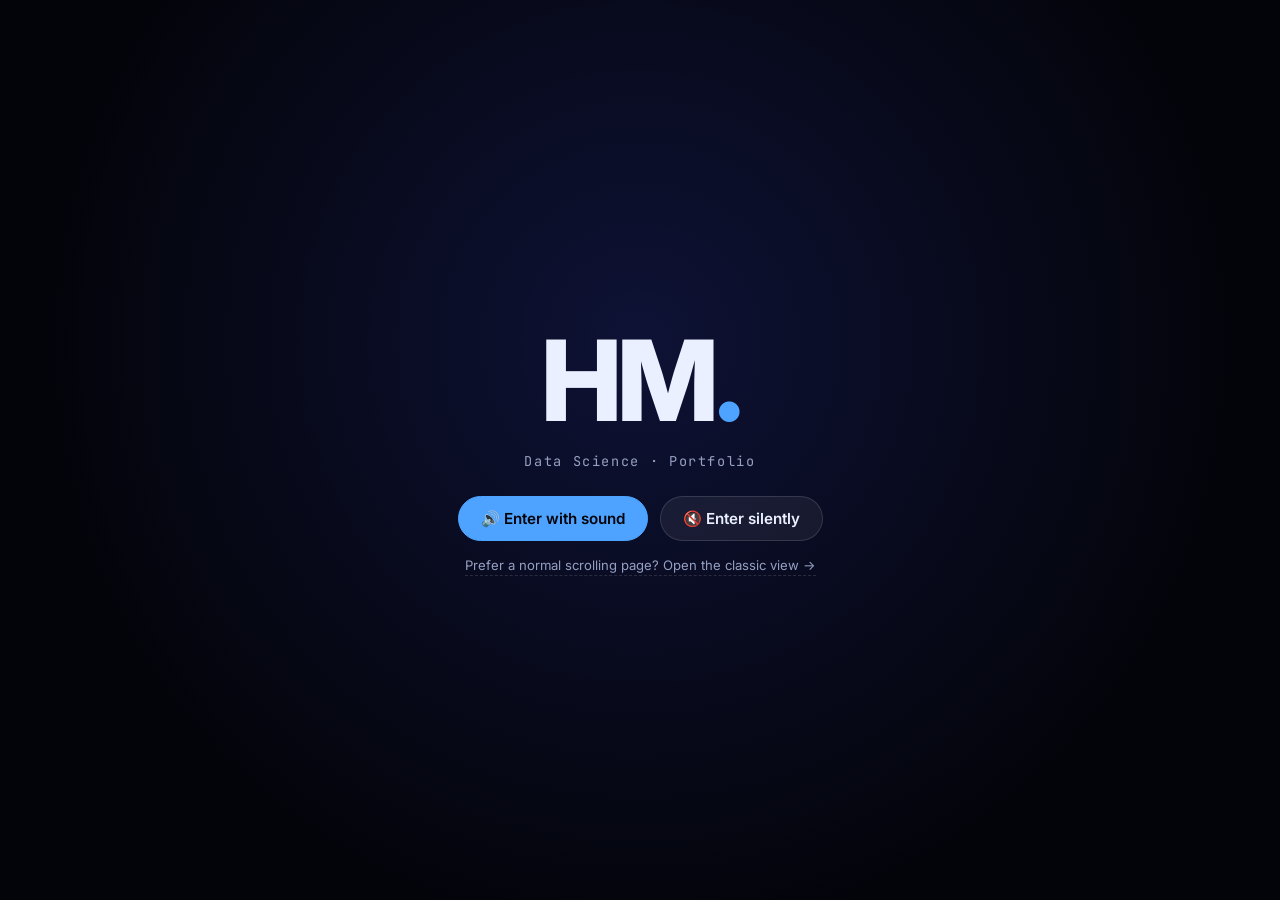
==== commit e692f784: "Add files via upload" ====
--- a/index.html
+++ b/index.html
@@ -1,163 +1,72 @@
 <!DOCTYPE html>
-<html lang="en" data-theme="dark">
+<html lang="en">
 <head>
   <meta charset="UTF-8" />
-  <meta name="viewport" content="width=device-width, initial-scale=1" />
+  <meta name="viewport" content="width=device-width, initial-scale=1, viewport-fit=cover" />
   <title>HARISHMA M | Portfolio</title>
-  <meta name="description" content="Portfolio of HARISHMA M - Data Science student." />
+  <meta name="description" content="Portfolio of Harishma M - Data Science student. Explore it as a 3D cube or fly through it in a game world." />
+  <meta name="theme-color" content="#04050b" />
   <link rel="preconnect" href="https://fonts.googleapis.com" />
-  <link href="https://fonts.googleapis.com/css2?family=Inter:wght@400;500;600;700&family=JetBrains+Mono:wght@500&display=swap" rel="stylesheet" />
-  <link rel="stylesheet" href="style.css" />
-  <link rel="stylesheet" href="extras.css" />
-  <script>try{if(sessionStorage.getItem("splash"))document.documentElement.classList.add("no-splash")}catch(e){}</script>
+  <link href="https://fonts.googleapis.com/css2?family=Inter:wght@400;500;600;700;800&family=JetBrains+Mono:wght@500&display=swap" rel="stylesheet" />
+  <link rel="stylesheet" href="world.css" />
 </head>
-<body>
-  <div id="splash" aria-label="Loading portfolio">
-    <div class="sp-inner">
-      <div class="sp-mark">
-        <span class="sp-ring"></span>
-        <div class="sp-logo"><span class="l1">H</span><span class="l2">M</span><span class="l3">.</span></div>
+<body class="mode-cube">
+  <canvas id="space" aria-hidden="true"></canvas>
+
+  <!-- ENTRY GATE (also unlocks sound, which browsers only allow after a click) -->
+  <div id="gate">
+    <div class="g-in">
+      <div class="g-logo">HM<i>.</i></div>
+      <p class="g-sub">Data Science · Portfolio</p>
+      <div class="g-btns">
+        <button id="gSound" class="btn primary" type="button">🔊 Enter with sound</button>
+        <button id="gSilent" class="btn" type="button">🔇 Enter silently</button>
       </div>
-      <p class="sp-text">Data Science · Portfolio</p>
-      <div class="sp-line"><i></i></div>
-      <p class="sp-pct"><span id="spPct">0</span>%</p>
+      <a class="g-classic" href="classic.html">Prefer a normal scrolling page? Open the classic view →</a>
     </div>
-    <button id="spSkip" class="sp-skip" type="button">Skip ›</button>
   </div>
 
-  <div id="progress" aria-hidden="true"></div>
-  <canvas id="bg" aria-hidden="true"></canvas>
-  <div id="glow" aria-hidden="true"></div>
-
-  <header class="nav">
-    <a href="#home" class="logo">HM<span>.</span></a>
-    <nav>
-      <a href="#about">About</a>
-      <a href="#skills">Skills</a>
-      <a href="#projects">Projects</a>
-      <a href="#education">Education</a>
-      <a href="#contact">Contact</a>
+  <header class="hud">
+    <div class="brand" id="brand" title="HARISHMA M">
+      <b><span class="full">HARISHMA M</span><span class="short">HM.</span></b><small>Data Science · Portfolio</small>
+    </div>
+    <nav class="tools" aria-label="Controls">
+      <button id="bMode" class="tbtn" type="button" aria-label="Switch mode"><span class="ic">🚀</span><span class="lbl">Game mode</span></button>
+      <button id="bSound" class="tbtn" type="button" aria-label="Toggle sound"><span class="ic">🔇</span><span class="lbl">Sound</span></button>
+      <button id="bAch" class="tbtn" type="button" aria-label="Achievements"><span class="ic">🏆</span><span class="lbl" id="achCount">0/6</span></button>
+      <a id="bClassic" class="tbtn" href="classic.html"><span class="ic">📄</span><span class="lbl">Classic view</span></a>
+      <a id="bResume" class="tbtn solid" href="Harishma_M.pdf" download><span class="ic">⬇</span><span class="lbl">Résumé</span></a>
     </nav>
-    <button id="themeToggle" aria-label="Toggle theme (press T)">🌙</button>
   </header>
 
-  <main>
-    <!-- HERO -->
-    <section id="home" class="hero">
-      <p class="eyebrow">Hi, I'm</p>
-      <h1>HARISHMA M</h1>
-      <h2>I'm a <span id="typed"></span><span class="cursor">|</span></h2>
-      <p class="lead">Data science student passionate about leveraging data to solve real-world problems.</p>
-      <div class="cta">
-        <a class="btn primary" href="#projects">View my work</a>
-        <a class="btn" href="Harishma_M.pdf" download>Download résumé</a>
-      </div>
-      <div class="stats">
-        <div class="stat"><b id="statProjects" data-count="4">0</b><span>Projects</span></div>
-        <div class="stat"><b data-count="2">0</b><span>Internships</span></div>
-        <div class="stat"><b data-count="8.9" data-decimals="1">0</b><span>CGPA</span></div>
-      </div>
-    </section>
-
-        <div class="marquee" aria-hidden="true">
-      <div class="marquee-track">
-        <span>Python</span><span>Data Analysis</span><span>Machine Learning</span><span>SQL</span>
-        <span>Git &amp; GitHub</span><span>Canva</span><span>Power BI</span><span>Cloud Computing</span>
-      </div>
+  <main id="stage">
+    <div id="scene" aria-label="3D cube. Drag to rotate, click a face to open it.">
+      <div id="cube"></div>
+      <div class="floor" aria-hidden="true"></div>
     </div>
-
-    <!-- ABOUT -->
-    <section id="about" class="reveal">
-      <h3 class="section-title">About me</h3>
-      <div class="about-grid">
-        <p>I’m a Data Science student who loves turning ideas into intelligent, real-world solutions. From data analytics to AI-powered applications, I enjoy experimenting with technology, solving problems, and building things that make a difference. Always learning, always building, and always looking for the next challenge.</p>
-        <ul class="facts">
-          <li><strong>📍</strong> Rajapalayam, Viruthunagar District, TN</li>
-          <li><strong>🎓</strong>  B.Sc in Data Science — The Standard Fireworks College for Women</li>
-          <li><strong>💼</strong> Open to internships</li>
-          <li><strong>🌱</strong> Currently learning: Cloud Computing, Power BI</li>
-        </ul>
-      </div>
-    </section>
-
-    <!-- SKILLS -->
-    <section id="skills" class="reveal">
-      <h3 class="section-title">Skills</h3>
-      <div class="skill-tabs" id="skillTabs" role="tablist" aria-label="Filter skills">
-        <button class="chip active" data-cat="all">All</button>
-        <button class="chip" data-cat="data">Data &amp; AI</button>
-        <button class="chip" data-cat="tools">Tools</button>
-        <button class="chip" data-cat="learning">Learning</button>
-      </div>
-      <div class="skill-grid" id="skillGrid">
-        <div class="skill-card" data-cat="data"><span class="s-icon">🐍</span><h4>Python</h4><p>Scripting &amp; analysis</p></div>
-        <div class="skill-card" data-cat="data"><span class="s-icon">📊</span><h4>Data Analysis</h4><p>Cleaning, EDA &amp; reporting</p></div>
-        <div class="skill-card" data-cat="data"><span class="s-icon">🤖</span><h4>Machine Learning</h4><p>Models &amp; experiments</p></div>
-        <div class="skill-card" data-cat="data"><span class="s-icon">🗄️</span><h4>SQL</h4><p>Querying databases</p></div>
-        <div class="skill-card" data-cat="tools"><span class="s-icon">🐙</span><h4>Git &amp; GitHub</h4><p>Version control</p></div>
-        <div class="skill-card" data-cat="tools"><span class="s-icon">🎨</span><h4>Canva</h4><p>Design &amp; visuals</p></div>
-        <div class="skill-card learning" data-cat="learning"><span class="s-icon">☁️</span><h4>Cloud Computing</h4><p>Learning now</p></div>
-        <div class="skill-card learning" data-cat="learning"><span class="s-icon">📈</span><h4>Power BI</h4><p>Learning now</p></div>
-      </div>
-    </section>
-
-    <!-- PROJECTS -->
-    <section id="projects" class="reveal">
-      <h3 class="section-title">Projects</h3>
-      <div class="controls">
-        <input id="search" type="search" placeholder="Search projects…" aria-label="Search projects" />
-        <div id="filters" class="filters"></div>
-      </div>
-      <div id="grid" class="grid"></div>
-      <p id="empty" class="empty" hidden>No projects match your search.</p>
-
-      <div id="more" class="more" hidden>
-        <h4>More on GitHub</h4>
-        <div id="moreList" class="more-list"></div>
-      </div>
-    </section>
-
-    <!-- EDUCATION -->
-    <section id="education" class="reveal">
-      <h3 class="section-title">Education &amp; Experience</h3>
-      <div class="timeline">
-        <div class="item"><span class="date">2024 – Present</span><h4>B.Sc in Data Science</h4><p>The Standard Fireworks College for Women · CGPA 8.9</p></div>
-        <div class="item"><span class="date">Apr - Aug 2025</span><h4>Operations Intern - Spellzee Edutech Solutions Pvt. Ltd. </h4><p>Data Handling and Reporting</p></div>
-        <div class="item"><span class="date">Apr 2026</span><h4>Intern — Anjana Infotech</h4><p>Learned basics in AI/ML</p></div>
-        <div class="item"><span class="date">2019 – 2020</span><h4>Higher Secondary</h4><p>AKD Dharmaraja Girls Higher Secondary School · State Board</p></div>
-      </div>
-    </section>
-
-    <!-- CONTACT -->
-    <section id="contact" class="reveal">
-      <h3 class="section-title">Get in touch</h3>
-      <p class="lead small">I'm open to full-time jobs and internships. Say hello!</p>
-      <form id="contactForm" class="form">
-        <input name="name" placeholder="Your name" required />
-        <input name="email" type="email" placeholder="Your email" required />
-        <textarea name="message" rows="5" placeholder="Your message" required></textarea>
-        <button class="btn primary" type="submit">Send message</button>
-      </form>
-      <div class="socials">
-        <a href="https://github.com/officialmail2hari-hash" target="_blank" rel="noopener">GitHub</a>
-        <a href="https://linkedin.com/in/harishma-m" target="_blank" rel="noopener">LinkedIn</a>
-        <a href="mailto:officialmail2hari@gmail.com">Email</a>
-      </div>
-    </section>
   </main>
 
-  <footer>© <span id="year"></span> HARISHMA M · Built with Passion &amp; JS</footer>
+  <nav id="facenav" aria-label="Sections"></nav>
+  <p id="hint"></p>
+  <button id="dock" type="button" hidden></button>
 
-  <dialog id="modal" aria-labelledby="mTitle">
-    <button class="m-close" id="mClose" aria-label="Close">✕</button>
-    <h3 id="mTitle"></h3>
-    <p id="mDesc"></p>
-    <div id="mTags" class="tags"></div>
-    <p id="mMeta" class="m-meta"></p>
-    <div id="mLinks" class="links"></div>
-  </dialog>
+  <!-- SECTION PANEL -->
+  <div id="panel" role="dialog" aria-modal="true" aria-labelledby="pTitle">
+    <div class="sheet" id="sheet"></div>
+  </div>
 
-  <button id="toTop" aria-label="Back to top" hidden>↑</button>
-  <script src="script.js"></script>
+  <!-- ACHIEVEMENTS -->
+  <aside id="ach" aria-label="Achievements" hidden></aside>
+  <div id="toast" role="status" aria-live="polite"></div>
+
+  <!-- HIDDEN TERMINAL -->
+  <div id="term" role="dialog" aria-label="Terminal" aria-hidden="true">
+    <div class="t-bar"><i></i><i></i><i></i><span>harishma@portfolio:~</span><button id="tClose" type="button" aria-label="Close terminal">✕</button></div>
+    <div id="tout" class="t-out"></div>
+    <label class="t-row"><span>❯</span><input id="tin" type="text" autocomplete="off" autocapitalize="off" spellcheck="false" aria-label="Terminal input" /></label>
+  </div>
+
+  <noscript><p style="position:fixed;inset:0;z-index:999;display:grid;place-items:center;background:#04050b;color:#fff;font-family:sans-serif;text-align:center;padding:24px">This interactive version needs JavaScript. <a style="color:#7cc4ff" href="classic.html">Open the classic view</a>.</p></noscript>
+  <script src="world.js"></script>
 </body>
 </html>
--- a/world.css
+++ b/world.css
@@ -0,0 +1,376 @@
+/* =====================================================================
+   HARISHMA M — 3D cube + game world  |  world.css
+   ===================================================================== */
+@property --acc { syntax: "<color>"; inherits: true; initial-value: #4da3ff; }
+
+:root {
+  --acc: #4da3ff;
+  --ink: #eaf0ff;
+  --mut: #95a0c2;
+  --glass: rgba(10, 13, 28, .74);
+  --line: rgba(255, 255, 255, .13);
+  --s: min(62vmin, 460px);                 /* cube size */
+  transition: --acc .9s ease;
+}
+@media (max-width: 700px) and (orientation: portrait) { :root { --s: min(76vw, 50vh); } }
+
+* { box-sizing: border-box; margin: 0; padding: 0; }
+html, body { height: 100%; }
+body {
+  overflow: hidden; color: var(--ink); background: #04050b;
+  font-family: "Inter", system-ui, -apple-system, "Segoe UI", sans-serif;
+  -webkit-tap-highlight-color: transparent; user-select: none; -webkit-user-select: none;
+}
+body::before {
+  content: ""; position: fixed; inset: 0; z-index: 0; pointer-events: none;
+  background:
+    radial-gradient(900px 600px at 78% 10%, color-mix(in srgb, var(--acc) 26%, transparent), transparent 65%),
+    radial-gradient(800px 600px at 6% 94%, color-mix(in srgb, #6d28d9 22%, transparent), transparent 62%);
+}
+a { color: inherit; text-decoration: none; }
+button { font: inherit; color: inherit; cursor: pointer; }
+#space { position: fixed; inset: 0; width: 100%; height: 100%; z-index: 1; display: block; touch-action: none; }
+body.mode-game #space { cursor: crosshair; }
+
+/* ---------- Buttons ---------- */
+.btn {
+  padding: 12px 22px; border-radius: 999px; border: 1px solid var(--line);
+  background: rgba(255, 255, 255, .06); font-weight: 600; font-size: .95rem;
+  transition: transform .2s, border-color .2s, background .2s;
+}
+.btn:hover { transform: translateY(-2px); border-color: var(--acc); }
+.btn.primary { background: var(--acc); border-color: var(--acc); color: #04050b; }
+
+/* ---------- Entry gate ---------- */
+#gate {
+  position: fixed; inset: 0; z-index: 100; display: grid; place-items: center;
+  background: radial-gradient(circle at 50% 38%, #0e1235, #03040a 70%);
+  transition: opacity .8s, visibility .8s;
+}
+#gate.off { opacity: 0; visibility: hidden; pointer-events: none; }
+.g-in { display: grid; justify-items: center; gap: 16px; text-align: center; padding: 24px; }
+.g-logo { font-size: clamp(4rem, 18vw, 7rem); font-weight: 800; letter-spacing: -.04em; line-height: 1; animation: gIn 1s cubic-bezier(.2, 1.3, .4, 1) both; }
+.g-logo i { font-style: normal; color: var(--acc); }
+.g-sub { font-family: "JetBrains Mono", monospace; letter-spacing: .12em; color: var(--mut); font-size: .85rem; }
+.g-btns { display: flex; gap: 12px; flex-wrap: wrap; justify-content: center; margin-top: 10px; }
+.g-note { color: var(--mut); font-size: .78rem; }
+.g-classic { color: var(--mut); font-size: .82rem; border-bottom: 1px dashed var(--line); padding-bottom: 2px; }
+.g-classic:hover { color: var(--ink); }
+@keyframes gIn { from { opacity: 0; transform: scale(.6) translateY(20px); } }
+
+/* ---------- HUD ---------- */
+.hud {
+  position: fixed; top: 0; left: 0; right: 0; z-index: 10; display: flex; justify-content: space-between; align-items: flex-start; gap: 12px;
+  padding: calc(14px + env(safe-area-inset-top)) 16px 0; pointer-events: none;
+}
+.hud > * { pointer-events: auto; }
+.brand { display: grid; gap: 2px; cursor: pointer; }
+.brand b { font-size: .95rem; letter-spacing: .38em; }
+.brand small { font-family: "JetBrains Mono", monospace; font-size: .66rem; color: var(--mut); letter-spacing: .1em; }
+.tools { display: flex; gap: 8px; flex-wrap: wrap; justify-content: flex-end; }
+.tbtn {
+  display: inline-flex; align-items: center; gap: 7px; height: 38px; padding: 0 13px; border-radius: 999px;
+  background: var(--glass); border: 1px solid var(--line); backdrop-filter: blur(10px); font-size: .8rem; font-weight: 600;
+  transition: border-color .2s, transform .2s;
+}
+.tbtn:hover { border-color: var(--acc); transform: translateY(-1px); }
+.tbtn.solid { background: var(--acc); border-color: var(--acc); color: #04050b; }
+@media (max-width: 640px) {
+  .tbtn .lbl { display: none; }
+  .tools { flex-wrap: nowrap; gap: 6px; }
+  .tbtn { width: 34px; height: 34px; padding: 0; justify-content: center; font-size: .9rem; }
+  #bAch { width: auto; padding: 0 9px; gap: 5px; }
+  #bAch .lbl { display: inline; font-size: .7rem; }
+  .brand b { letter-spacing: .16em; font-size: .72rem; white-space: nowrap; }
+  .brand small { display: none; }
+}
+@media (max-width: 400px) { .brand b { letter-spacing: .08em; font-size: .64rem; } }
+
+/* ---------- Cube ---------- */
+#stage { position: fixed; inset: 0; z-index: 2; pointer-events: none; }
+#scene {
+  position: absolute; inset: 0; display: grid; place-items: center; perspective: 1500px; touch-action: none; cursor: grab; pointer-events: auto;
+  transition: transform .8s cubic-bezier(.2, .8, .2, 1), opacity .6s;
+}
+#scene:active { cursor: grabbing; }
+#scene.intro { animation: sceneIn 1.5s cubic-bezier(.2, .8, .2, 1) both; }
+@keyframes sceneIn { from { opacity: 0; transform: scale(.15); } }
+#stage.zoom #scene { transform: scale(2.8); opacity: 0; pointer-events: none; }
+body.mode-game #scene, body.mode-game #facenav { display: none; }
+#cube { position: relative; width: var(--s); height: var(--s); transform-style: preserve-3d; will-change: transform; }
+.floor {
+  position: absolute; left: 50%; top: calc(50% + var(--s) * .66); width: calc(var(--s) * .95); height: calc(var(--s) * .14); transform: translateX(-50%);
+  background: radial-gradient(closest-side, color-mix(in srgb, var(--acc) 55%, transparent), transparent); filter: blur(10px); opacity: .55; pointer-events: none;
+}
+
+.face {
+  --fa: #4da3ff; --mx: 50%; --my: 30%;
+  position: absolute; inset: 0; display: flex; flex-direction: column; justify-content: center; align-items: center; text-align: center;
+  gap: calc(var(--s) * .018); padding: calc(var(--s) * .08);
+  border-radius: calc(var(--s) * .035);
+  background: linear-gradient(160deg, rgba(22, 28, 58, .9), rgba(7, 9, 22, .94));
+  border: 1.5px solid color-mix(in srgb, var(--fa) 70%, transparent);
+  box-shadow: 0 0 calc(var(--s) * .1) color-mix(in srgb, var(--fa) 30%, transparent) inset, 0 0 46px color-mix(in srgb, var(--fa) 22%, transparent);
+  backface-visibility: hidden; -webkit-backface-visibility: hidden; cursor: pointer; outline: none;   /* no overflow:hidden here: it breaks 3D click detection in Chrome */
+}
+.face:focus-visible { box-shadow: 0 0 0 3px var(--fa), 0 0 calc(var(--s) * .1) color-mix(in srgb, var(--fa) 30%, transparent) inset; }
+.f-front  { transform: translateZ(calc(var(--s) / 2)); }
+.f-right  { transform: rotateY(90deg)  translateZ(calc(var(--s) / 2)); }
+.f-back   { transform: rotateY(180deg) translateZ(calc(var(--s) / 2)); }
+.f-left   { transform: rotateY(-90deg) translateZ(calc(var(--s) / 2)); }
+.f-top    { transform: rotateX(90deg)  translateZ(calc(var(--s) / 2)); }
+.f-bottom { transform: rotateX(-90deg) translateZ(calc(var(--s) / 2)); }
+/* HUD corner brackets */
+.face::before {
+  content: ""; position: absolute; inset: calc(var(--s) * .028); pointer-events: none;
+  background:
+    linear-gradient(var(--fa), var(--fa)) top left / 22px 2px no-repeat, linear-gradient(var(--fa), var(--fa)) top left / 2px 22px no-repeat,
+    linear-gradient(var(--fa), var(--fa)) top right / 22px 2px no-repeat, linear-gradient(var(--fa), var(--fa)) top right / 2px 22px no-repeat,
+    linear-gradient(var(--fa), var(--fa)) bottom left / 22px 2px no-repeat, linear-gradient(var(--fa), var(--fa)) bottom left / 2px 22px no-repeat,
+    linear-gradient(var(--fa), var(--fa)) bottom right / 22px 2px no-repeat, linear-gradient(var(--fa), var(--fa)) bottom right / 2px 22px no-repeat;
+  opacity: .85;
+}
+/* scanlines + mouse glare */
+.face::after {
+  content: ""; position: absolute; inset: 0; pointer-events: none; border-radius: inherit;
+  background: radial-gradient(circle at var(--mx) var(--my), rgba(255, 255, 255, .11), transparent 46%), repeating-linear-gradient(0deg, rgba(255, 255, 255, .025) 0 1px, transparent 1px 4px);
+}
+.face .num { font-family: "JetBrains Mono", monospace; font-size: calc(var(--s) * .035); color: var(--fa); letter-spacing: .2em; }
+.face .ico { font-size: calc(var(--s) * .16); line-height: 1; filter: drop-shadow(0 0 14px color-mix(in srgb, var(--fa) 60%, transparent)); }
+.face h2 { font-size: calc(var(--s) * .085); letter-spacing: .02em; }
+.face p.tease { font-size: calc(var(--s) * .038); color: var(--mut); }
+.face ul.peek { list-style: none; display: grid; gap: calc(var(--s) * .008); font-family: "JetBrains Mono", monospace; font-size: calc(var(--s) * .03); color: #c8d2f2; margin-top: calc(var(--s) * .01); }
+.face ul.peek li::before { content: "› "; color: var(--fa); }
+.face .go { margin-top: calc(var(--s) * .02); font-size: calc(var(--s) * .032); font-weight: 700; color: var(--fa); letter-spacing: .08em; text-transform: uppercase; animation: nudge 1.8s ease-in-out infinite; }
+@keyframes nudge { 50% { transform: translateX(5px); } }
+/* hero face */
+.face .hi { font-family: "JetBrains Mono", monospace; font-size: calc(var(--s) * .04); color: var(--fa); }
+.face .name { font-size: calc(var(--s) * .115); font-weight: 800; line-height: 1.05; letter-spacing: -.01em; background: linear-gradient(90deg, #fff, var(--fa)); -webkit-background-clip: text; background-clip: text; color: transparent; }
+.face .role { font-size: calc(var(--s) * .052); min-height: 1.4em; color: #dfe6ff; }
+.face .role i { font-style: normal; color: var(--fa); animation: blink 1s steps(1) infinite; }
+@keyframes blink { 50% { opacity: 0; } }
+.face .cta-hint { margin-top: calc(var(--s) * .03); font-size: calc(var(--s) * .03); color: var(--mut); line-height: 1.5; }
+
+/* ---------- Face nav / hint / dock ---------- */
+#facenav {
+  position: fixed; left: 50%; bottom: calc(16px + env(safe-area-inset-bottom)); transform: translateX(-50%); z-index: 10;
+  display: flex; gap: 4px; padding: 5px; border-radius: 999px; background: var(--glass); border: 1px solid var(--line); backdrop-filter: blur(12px);
+}
+#facenav button { display: flex; align-items: center; gap: 6px; height: 40px; min-width: 40px; padding: 0 11px; border-radius: 999px; border: 0; background: transparent; font-size: .95rem; transition: background .25s; }
+#facenav button .t { display: none; font-size: .78rem; font-weight: 700; }
+#facenav button.on { background: color-mix(in srgb, var(--acc) 28%, transparent); }
+#facenav button.on .t { display: inline; }
+#facenav button:hover { background: rgba(255, 255, 255, .1); }
+@media (max-width: 460px) { #facenav button.on .t { display: none; } }
+#hint {
+  position: fixed; left: 50%; bottom: calc(70px + env(safe-area-inset-bottom)); transform: translateX(-50%); z-index: 9; width: max-content; max-width: 92vw;
+  text-align: center; font-family: "JetBrains Mono", monospace; font-size: .72rem; color: var(--mut); letter-spacing: .04em; pointer-events: none; transition: opacity .6s;
+}
+body.mode-game #hint { bottom: calc(22px + env(safe-area-inset-bottom)); }
+#dock {
+  position: fixed; left: 50%; bottom: calc(72px + env(safe-area-inset-bottom)); transform: translateX(-50%); z-index: 12;
+  padding: 13px 24px; border-radius: 999px; border: 1px solid var(--acc); background: color-mix(in srgb, var(--acc) 24%, #080b1a); font-weight: 700; font-size: .95rem; backdrop-filter: blur(10px);
+  box-shadow: 0 0 30px color-mix(in srgb, var(--acc) 45%, transparent); animation: pulse 1.4s ease-in-out infinite;
+}
+@keyframes pulse { 50% { transform: translateX(-50%) scale(1.05); } }
+#dock[hidden] { display: none; }
+
+/* ---------- Panel ---------- */
+#panel {
+  position: fixed; inset: 0; z-index: 20; display: grid; place-items: center; padding: clamp(10px, 3vw, 44px);
+  opacity: 0; visibility: hidden; pointer-events: none; transition: opacity .4s, visibility .4s;
+  background: radial-gradient(circle at 50% 40%, color-mix(in srgb, var(--pa, var(--acc)) 14%, rgba(3, 4, 10, .72)), rgba(3, 4, 10, .88));
+}
+#panel.open { opacity: 1; visibility: visible; pointer-events: auto; }
+.sheet {
+  --pa: var(--acc); width: min(980px, 100%); max-height: 100%; overflow: auto; -webkit-overflow-scrolling: touch; user-select: text; -webkit-user-select: text;
+  padding: clamp(18px, 3.4vw, 38px); border-radius: 24px; background: var(--glass); backdrop-filter: blur(20px); touch-action: pan-y;
+  border: 1px solid color-mix(in srgb, var(--pa) 55%, transparent); box-shadow: 0 0 80px color-mix(in srgb, var(--pa) 22%, transparent);
+  transform: scale(.94) translateY(24px); transition: transform .5s cubic-bezier(.2, .9, .2, 1);
+}
+#panel.open .sheet { transform: none; }
+.p-head { display: flex; align-items: center; gap: 14px; margin-bottom: 22px; }
+.p-head .ico { font-size: 2rem; }
+.p-head h2 { font-size: clamp(1.4rem, 4vw, 2rem); flex: 1; }
+.p-head h2 small { display: block; font-family: "JetBrains Mono", monospace; font-size: .7rem; color: var(--pa); letter-spacing: .18em; font-weight: 500; }
+.x { width: 40px; height: 40px; border-radius: 50%; border: 1px solid var(--line); background: rgba(255, 255, 255, .06); font-size: 1rem; }
+.x:hover { border-color: var(--pa); }
+.muted { color: var(--mut); }
+.sheet p.lead { color: #cdd6f4; line-height: 1.75; font-size: 1.02rem; }
+.facts { list-style: none; display: grid; gap: 10px; margin: 20px 0; }
+.facts li { padding: 12px 16px; border-radius: 14px; background: rgba(255, 255, 255, .05); border: 1px solid var(--line); }
+.badge { display: inline-block; padding: 5px 12px; border-radius: 999px; font-size: .75rem; font-weight: 700; color: var(--pa); border: 1px solid color-mix(in srgb, var(--pa) 50%, transparent); }
+.row { display: flex; gap: 10px; flex-wrap: wrap; margin-top: 18px; }
+.pbtn { display: inline-flex; align-items: center; gap: 6px; padding: 10px 18px; border-radius: 999px; font-weight: 700; font-size: .88rem; border: 1px solid var(--pa); color: var(--pa); background: transparent; transition: transform .2s, background .2s; }
+.pbtn:hover { transform: translateY(-2px); background: color-mix(in srgb, var(--pa) 16%, transparent); }
+.pbtn.solid { background: var(--pa); color: #04050b; }
+.group { margin-bottom: 22px; }
+.group h3 { font-family: "JetBrains Mono", monospace; font-size: .72rem; letter-spacing: .16em; text-transform: uppercase; color: var(--pa); margin-bottom: 12px; }
+.skills { display: grid; grid-template-columns: repeat(auto-fill, minmax(150px, 1fr)); gap: 12px; }
+.skill { display: flex; align-items: center; gap: 10px; padding: 14px; border-radius: 16px; background: rgba(255, 255, 255, .05); border: 1px solid var(--line); font-weight: 600; transition: transform .25s, border-color .25s, box-shadow .25s; animation: rise .5s both; animation-delay: calc(var(--i, 0) * 60ms); }
+.skill:hover { transform: translateY(-5px) rotate(-1deg); border-color: var(--pa); box-shadow: 0 10px 30px -12px var(--pa); }
+.skill .e { font-size: 1.5rem; }
+.skill.learning { border-style: dashed; }
+@keyframes rise { from { opacity: 0; transform: translateY(14px); } }
+.controls { display: flex; gap: 10px; flex-wrap: wrap; margin-bottom: 18px; align-items: center; }
+.search { flex: 1 1 180px; padding: 11px 16px; border-radius: 999px; border: 1px solid var(--line); background: rgba(255, 255, 255, .06); color: var(--ink); font: inherit; font-size: .9rem; user-select: text; }
+.search:focus { outline: 2px solid var(--pa); }
+.chips { display: flex; gap: 6px; flex-wrap: wrap; }
+.chip { padding: 7px 13px; border-radius: 999px; border: 1px solid var(--line); background: transparent; color: var(--mut); font-size: .78rem; }
+.chip.on, .chip:hover { background: var(--pa); border-color: var(--pa); color: #04050b; }
+.cards { display: grid; grid-template-columns: repeat(auto-fill, minmax(260px, 1fr)); gap: 16px; }
+.pcard { display: flex; flex-direction: column; gap: 10px; padding: 20px; border-radius: 18px; background: rgba(255, 255, 255, .05); border: 1px solid var(--line); transition: transform .25s, border-color .25s; animation: rise .5s both; }
+.pcard:hover { transform: translateY(-6px); border-color: var(--pa); }
+.pcard h3 { font-size: 1.1rem; }
+.pcard p { color: var(--mut); font-size: .9rem; line-height: 1.6; flex: 1; }
+.tags { display: flex; gap: 6px; flex-wrap: wrap; }
+.tags span { font-family: "JetBrains Mono", monospace; font-size: .68rem; color: var(--pa); padding: 3px 9px; border-radius: 6px; background: color-mix(in srgb, var(--pa) 13%, transparent); }
+.links { display: flex; gap: 16px; font-weight: 700; font-size: .85rem; color: var(--pa); }
+.links a:hover { text-decoration: underline; }
+/* paper flip cards */
+.flipwrap { perspective: 1000px; cursor: pointer; }
+.flipper { display: grid; transform-style: preserve-3d; transition: transform .65s cubic-bezier(.2, .8, .2, 1); }
+.flipwrap.flip .flipper { transform: rotateY(180deg); }
+.flipper > * { grid-area: 1 / 1; backface-visibility: hidden; -webkit-backface-visibility: hidden; display: flex; flex-direction: column; gap: 10px; padding: 20px; border-radius: 18px; background: rgba(14, 18, 38, .9); border: 1px solid var(--line); }
+.flipper .back { transform: rotateY(180deg); border-color: var(--pa); }
+.flipwrap:hover .front { border-color: var(--pa); }
+.paper h3 { font-size: 1.05rem; line-height: 1.35; }
+.paper .meta { color: var(--mut); font-size: .84rem; line-height: 1.6; }
+.paper .scope { align-self: flex-start; }
+.paper .tip { margin-top: auto; font-size: .72rem; color: var(--mut); font-family: "JetBrains Mono", monospace; }
+.paper .award { color: #ffd166; font-weight: 700; font-size: .85rem; }
+.tl { position: relative; margin-left: 8px; padding-left: 26px; border-left: 2px solid var(--line); display: grid; gap: 22px; }
+.tl .it { position: relative; animation: rise .5s both; animation-delay: calc(var(--i, 0) * 100ms); }
+.tl .it::before { content: ""; position: absolute; left: -35px; top: 6px; width: 12px; height: 12px; border-radius: 50%; background: var(--pa); box-shadow: 0 0 0 4px #0a0d1c, 0 0 14px var(--pa); }
+.tl .d { font-family: "JetBrains Mono", monospace; font-size: .75rem; color: var(--pa); }
+.tl h3 { font-size: 1.05rem; margin: 2px 0; }
+.tl p { color: var(--mut); font-size: .92rem; }
+.form { display: grid; gap: 12px; max-width: 520px; margin-top: 22px; }
+.form input, .form textarea { padding: 13px 16px; border-radius: 14px; border: 1px solid var(--line); background: rgba(255, 255, 255, .06); color: var(--ink); font: inherit; resize: vertical; user-select: text; }
+.form input:focus, .form textarea:focus { outline: 2px solid var(--pa); }
+.form .pbtn { justify-self: start; }
+
+/* ---------- Achievements ---------- */
+#ach {
+  position: fixed; top: calc(62px + env(safe-area-inset-top)); right: 16px; z-index: 15; width: min(320px, calc(100vw - 32px)); padding: 16px; border-radius: 18px;
+  background: var(--glass); backdrop-filter: blur(16px); border: 1px solid var(--line); display: grid; gap: 8px;
+}
+#ach[hidden] { display: none; }
+#ach h4 { font-size: .78rem; letter-spacing: .16em; text-transform: uppercase; color: var(--mut); font-family: "JetBrains Mono", monospace; }
+.ai { display: flex; gap: 12px; align-items: center; padding: 9px 11px; border-radius: 12px; background: rgba(255, 255, 255, .05); font-size: .85rem; }
+.ai .e { font-size: 1.3rem; }
+.ai small { display: block; color: var(--mut); font-size: .72rem; }
+.ai.lock { opacity: .5; }
+.ai.lock .e { filter: grayscale(1); }
+#toast {
+  position: fixed; top: calc(66px + env(safe-area-inset-top)); left: 50%; transform: translate(-50%, -30px); z-index: 60; display: flex; gap: 12px; align-items: center;
+  padding: 12px 20px; border-radius: 16px; background: rgba(12, 16, 36, .94); border: 1px solid var(--acc); box-shadow: 0 0 40px color-mix(in srgb, var(--acc) 40%, transparent);
+  transition: transform .5s cubic-bezier(.2, 1.2, .3, 1), opacity .3s, visibility .5s; max-width: 92vw; opacity: 0; visibility: hidden;
+}
+#toast.show { transform: translate(-50%, 0); opacity: 1; visibility: visible; }
+#toast .e { font-size: 1.7rem; }
+#toast b { display: block; font-size: .72rem; letter-spacing: .14em; text-transform: uppercase; color: var(--acc); font-family: "JetBrains Mono", monospace; }
+#toast span.n { font-weight: 700; }
+
+/* ---------- Terminal ---------- */
+#term {
+  position: fixed; left: 50%; top: 50%; z-index: 40; width: min(700px, 94vw); height: min(440px, 72vh); display: flex; flex-direction: column;
+  transform: translate(-50%, -46%) scale(.95); opacity: 0; visibility: hidden; pointer-events: none; transition: all .35s cubic-bezier(.2, .9, .2, 1);
+  border-radius: 14px; background: rgba(4, 7, 14, .95); border: 1px solid #1e2a4a; box-shadow: 0 30px 90px rgba(0, 0, 0, .7), 0 0 60px color-mix(in srgb, #4ade80 18%, transparent);
+  font-family: "JetBrains Mono", ui-monospace, monospace; font-size: .82rem; user-select: text; -webkit-user-select: text;
+}
+#term.open { transform: translate(-50%, -50%); opacity: 1; visibility: visible; pointer-events: auto; }
+.t-bar { display: flex; align-items: center; gap: 7px; padding: 10px 14px; border-bottom: 1px solid #16203a; color: #6f7da3; }
+.t-bar i { width: 11px; height: 11px; border-radius: 50%; background: #ff5f57; }
+.t-bar i:nth-child(2) { background: #febc2e; }
+.t-bar i:nth-child(3) { background: #28c840; }
+.t-bar span { flex: 1; text-align: center; font-size: .72rem; }
+.t-bar button { background: none; border: 0; color: #6f7da3; font-size: 1rem; }
+.t-out { flex: 1; overflow: auto; padding: 14px; display: grid; align-content: start; gap: 5px; color: #b9f3cd; line-height: 1.55; }
+.t-out .cmd { color: #fff; }
+.t-out .err { color: #ff8a8a; }
+.t-out .dim { color: #6f7da3; }
+.t-out a { color: #7cc4ff; text-decoration: underline; }
+.t-row { display: flex; gap: 10px; padding: 12px 14px; border-top: 1px solid #16203a; color: #4ade80; }
+.t-row input { flex: 1; background: transparent; border: 0; outline: 0; color: #fff; font: inherit; user-select: text; }
+.confetti { position: fixed; top: -20px; width: 9px; height: 14px; z-index: 70; pointer-events: none; animation: fall linear forwards; }
+@keyframes fall { to { transform: translateY(110vh) rotate(720deg); opacity: .9; } }
+
+@media (prefers-reduced-motion: reduce) {
+  .face .go, #dock, .face .role i { animation: none; }
+  #scene.intro { animation: none; }
+  * { scroll-behavior: auto !important; }
+}
+
+/* mobile game mode: keep hint and dock button clear of the minimap (must come last) */
+@media (max-width: 700px) {
+  body.mode-game #hint { bottom: calc(118px + env(safe-area-inset-bottom)); }
+  body.mode-game #dock { bottom: calc(168px + env(safe-area-inset-bottom)); }
+}
+
+/* narrow phones: keep the whole top bar inside the screen (must come last) */
+.brand b .short { display: none; }
+.hud { gap: 8px; }
+.brand { min-width: 0; }
+.tools { flex-shrink: 0; }
+@media (max-width: 400px) {
+  .hud { padding-left: 12px; padding-right: 12px; }
+  .tools { gap: 5px; }
+  .tbtn { width: 32px; height: 32px; font-size: .82rem; }
+  #bAch { width: auto; padding: 0 8px; gap: 4px; }
+  #bAch .lbl { font-size: .66rem; }
+}
+@media (max-width: 360px) {
+  .brand b .full { display: none; }
+  .brand b .short { display: inline; font-size: 1.05rem; letter-spacing: .04em; }
+  .tbtn { width: 30px; height: 30px; }
+}
+
+/* ---------- OPEN hint on faces behaves like a real button ---------- */
+.face .go { padding: calc(var(--s) * .012) calc(var(--s) * .04); border: 1px solid color-mix(in srgb, var(--fa) 55%, transparent); border-radius: 999px; transition: background .2s, box-shadow .2s, transform .2s; }
+.face:hover .go { background: color-mix(in srgb, var(--fa) 24%, transparent); box-shadow: 0 0 22px color-mix(in srgb, var(--fa) 50%, transparent); }
+.face:active .go { transform: scale(.94); }
+
+/* ---------- Skills: orbiting planets ---------- */
+.orbit-wrap { perspective: 900px; display: grid; place-items: center; padding: 14px 0 4px; }
+.orbit {
+  --o: min(78vw, 58vh, 520px); --os: clamp(38px, calc(var(--o) * .105), 54px); --rx: 0deg; --ry: 0deg;
+  position: relative; width: var(--o); height: var(--o); transform: rotateX(var(--rx)) rotateY(var(--ry)); transition: transform .25s ease-out;
+  animation: orbitIn 1s cubic-bezier(.2, 1.2, .3, 1) both;
+}
+@keyframes orbitIn { from { opacity: 0; transform: scale(.2) rotate(-120deg); } }
+.orbit::before { content: ""; position: absolute; inset: -8%; border-radius: 50%; pointer-events: none; background: radial-gradient(closest-side, color-mix(in srgb, var(--pa) 18%, transparent), transparent); }
+.core {
+  position: absolute; left: 50%; top: 50%; width: calc(var(--o) * .2); height: calc(var(--o) * .2); transform: translate(-50%, -50%); border-radius: 50%; display: grid; place-items: center;
+  background: radial-gradient(circle at 35% 30%, color-mix(in srgb, var(--pa) 70%, #fff), color-mix(in srgb, var(--pa) 28%, #070a18));
+  box-shadow: 0 0 40px var(--pa), 0 0 90px color-mix(in srgb, var(--pa) 45%, transparent); animation: corePulse 3s ease-in-out infinite;
+}
+.core b { font-size: calc(var(--o) * .06); color: #04050b; letter-spacing: -.02em; }
+@keyframes corePulse { 50% { box-shadow: 0 0 60px var(--pa), 0 0 130px color-mix(in srgb, var(--pa) 55%, transparent); transform: translate(-50%, -50%) scale(1.07); } }
+.ring {
+  position: absolute; left: calc(50% - var(--o) * var(--k) / 2); top: calc(50% - var(--o) * var(--k) / 2); width: calc(var(--o) * var(--k)); height: calc(var(--o) * var(--k));
+  border-radius: 50%; border: 1px solid color-mix(in srgb, var(--pa) 38%, transparent); pointer-events: none;
+  animation: spin var(--dur) linear infinite var(--rdir);
+}
+.ring.learning { border-style: dashed; }
+.ring::after { content: ""; position: absolute; top: -3px; left: calc(50% - 3px); width: 6px; height: 6px; border-radius: 50%; background: var(--pa); box-shadow: 0 0 14px 3px var(--pa); }
+.ring:hover, .ring:hover .orb { animation-play-state: paused; }
+@keyframes spin { to { transform: rotate(360deg); } }
+.slot { position: absolute; left: 50%; top: 50%; width: 0; height: 0; transform: rotate(var(--a)) translateX(calc(var(--o) * var(--k) / 2)); }
+.cancel { transform: rotate(calc(var(--a) * -1)); }
+.orb {
+  position: absolute; left: calc(var(--os) / -2); top: calc(var(--os) / -2); width: var(--os); height: var(--os); border-radius: 50%; pointer-events: auto; cursor: pointer;
+  display: grid; place-items: center; font-size: calc(var(--os) * .5);
+  background: radial-gradient(circle at 32% 28%, color-mix(in srgb, var(--pa) 45%, #1b2248), #0a0d1e 75%); border: 1.5px solid var(--pa);
+  box-shadow: 0 0 18px color-mix(in srgb, var(--pa) 55%, transparent); transition: scale .25s, box-shadow .25s;
+  animation: spin var(--dur) linear infinite var(--odir);    /* counter-spin keeps the icon upright */
+}
+.orb:hover, .orb:focus-visible { scale: 1.3; box-shadow: 0 0 34px var(--pa), 0 0 70px color-mix(in srgb, var(--pa) 50%, transparent); outline: none; }
+.orb.zap::after { content: ""; position: absolute; inset: 0; border-radius: 50%; border: 2px solid var(--pa); animation: zap .7s ease-out forwards; pointer-events: none; }
+@keyframes zap { to { transform: scale(2.6); opacity: 0; } }
+.orbit-cap { text-align: center; min-height: 2.8em; margin: 6px auto 10px; max-width: 520px; color: var(--mut); font-size: .95rem; line-height: 1.5; }
+.orbit-cap b { color: var(--ink); }
+.legend { display: grid; gap: 14px; margin-top: 10px; padding-top: 18px; border-top: 1px solid var(--line); }
+.lg h3 { font-family: "JetBrains Mono", monospace; font-size: .7rem; letter-spacing: .16em; text-transform: uppercase; color: var(--pa); margin-bottom: 8px; }
+.tags.big span { font-size: .8rem; padding: 6px 12px; border-radius: 999px; }
+@media (prefers-reduced-motion: reduce) { .ring, .orb, .core, .orbit { animation: none; } }
